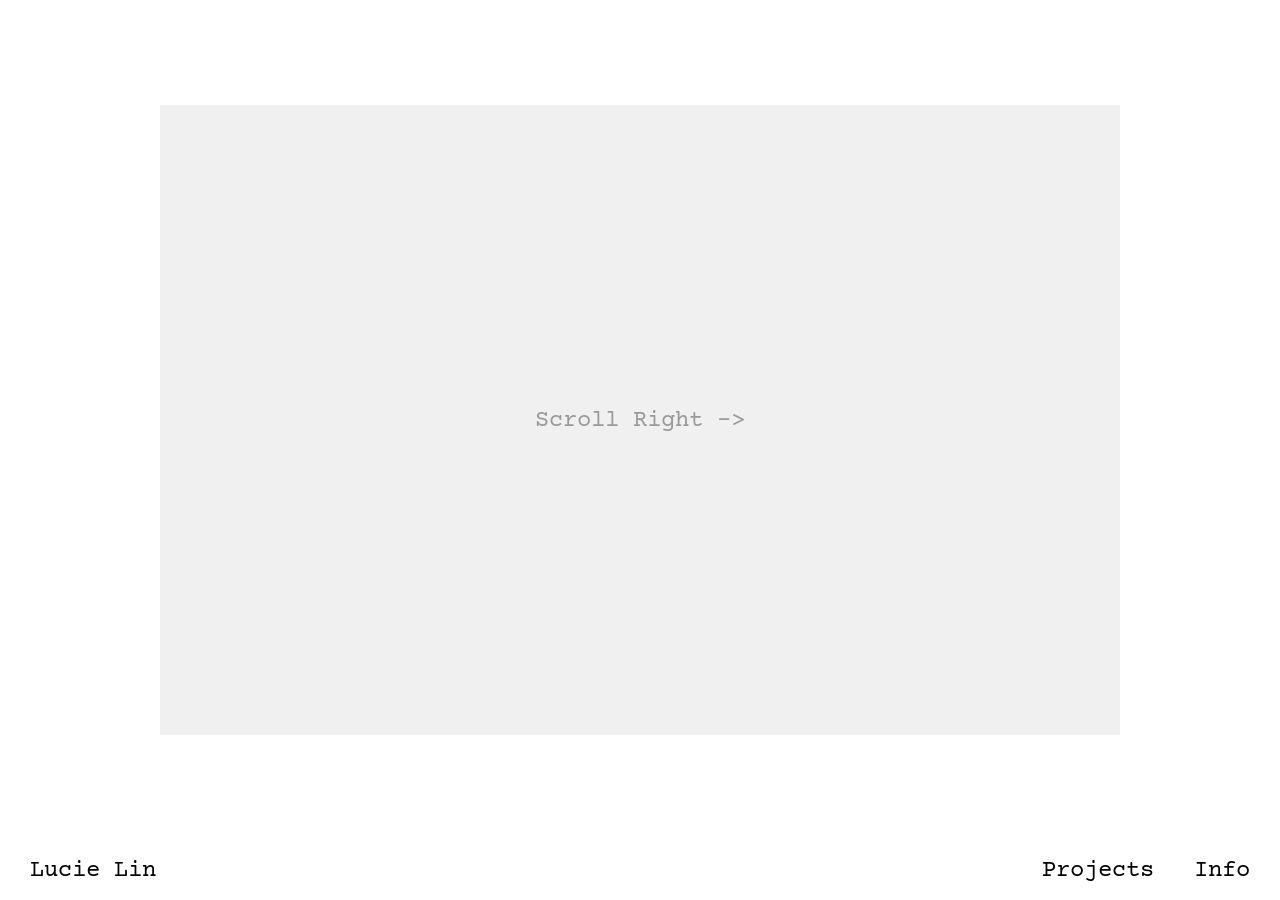
==== index.html @ 725b9fb8 "ver01" ====
<!DOCTYPE html>
<html lang="zh-TW">
<head>
    <meta charset="UTF-8">
    <meta name="viewport" content="width=device-width, initial-scale=1.0">
    <title>Lucie Lin</title>
    
    <link rel="preconnect" href="https://fonts.googleapis.com">
    <link rel="preconnect" href="https://fonts.gstatic.com" crossorigin>
    <link href="https://fonts.googleapis.com/css2?family=Courier+Prime:ital,wght@0,400;0,700;1,400;1,700&display=swap" rel="stylesheet">
    <link rel="stylesheet" href="css/style.css">
</head>
<body>

    <!-- 1. 橫向作品畫廊 -->
    <main class="gallery">
        <section class="slide">
            <div class="project-image">Scroll Right -></div>
        </section>
        <section class="slide">
            <div class="project-image">Project 2</div>
        </section>
        <section class="slide">
            <div class="project-image">Project 3</div>
        </section>
    </main>

    <!-- 2. 隱藏的資訊面板 (你最新修改的內容) -->
    <div id="info-panel" class="panel">
        <div class="info-wrapper">
            <header class="info-bio">
                <p>林宛昀 Lucie Lin is a Taiwanese visual designer based in Basel, Switzerland. Straddling between visual identities and collective initiatives, her design process explores the relationship between conceptual thinking and user experience.</p>
                <br>
                <p>Her practice is versatile, often incorporating elements of imperfection, resourcefulness, and collaborative play\(* ¨̮*)/\(*¨̮ *)/</p>
            </header>

            <div class="info-grid">
                <div class="col">
                    <div class="block">
                        <h4>CONTACT</h4>
                        <p><a href="mailto:wyunnlin@gmail.com">wyunnlin@gmail.com</a></p>
                        <p><a href="https://www.instagram.com/yunns.w" target="_blank" rel="noopener noreferrer">Instagram</a></p>
                    </div>
                    <div class="block">
                        <h4>IMPRINT</h4>
                        <p>© 2025 Lucie Lin</p>
                        <p>Last updated: May 2026</p>
                    </div>
                </div>

                <div class="col">
                    <div class="block">
                        <h4>EXPERIENCE</h4>
                        <p>2026 <a href="https://ensembale.ch/" target="_blank" rel="noopener noreferrer">Ensembâle_Sozialpreis Region Basel_Identity Design, Basel CH</a></p>
                        <p>2025 <a href="https://www.instagram.com/smallcameras.op" target="_blank" rel="noopener noreferrer">Small Cameras Operation_Art Collective, Basel CH</a></p>
                        <p>2024 <a href="https://www.tdri.org.tw/en" target="_blank" rel="noopener noreferrer">Taiwan Design Research Institute_Design Researcher, Taipei TW</a></p>
                        <p>2024 Taiwan Design Museum, Taipei TW</p>
                        <p>2024 Notjust Library, Taipei TW </p>
                        <p>2021 Printing Technology Research Institue_Design Asst, Kaohsiung TW</p>
                    </div>
                    <div class="block">
                        <h4>EDUCATION</h4>
                        <p>2024- HGK BASEL_MA Digital Communication Environments, Basel CH</p>
                        <p>2024 National Taiwan Normal University_Master of Design, Taipei TW</p>
                        <p>2023 Erasmus Semester at Basel Academy of Art and Design, Basel CH</p>
                    </div>
                </div>

                <div class="col">
                    <div class="block">
                        <h4>EVENTS & EXHIBITIONS (selected)</h4>
                        <p>2026 GRATIS LOVE, Basel CH</p>
                        <p><a href="https://www.instagram.com/p/DWJLjr3CPZp/?utm_source=ig_web_copy_link&igsh=MzRlODBiNWFlZA==" target="_blank" rel="noopener noreferrer">2026 Operation Mango(al) Frühlingsputz @Neues Kino, Basel CH</a></p>
                        <p>2026 Tacit Narratives_Archive+ Exhibition @DerTank, Basel CH</p>
                        <p>2025 VOLUMES Art Publishing Days, Zurich CH</p>
                        <p>2025 I Never Read, Art Book Fair, Basel CH</p>
                        <p>2024 Metamorphosis_Morrow in the Works, London UK</p>
                        <p>2023 Time Perception Solo Exhibition, Taipei TW</p>
                        <p>2021 Vision Get Wild Award Exhibition, Kaohsiung TW</p>
                    </div>
                    <div class="block">
                        <h4>GRANTS & AWARDS</h4>
                        <p><a href="https://www.dandad.org/work/new-blood-archive/credit-cookbook" target="_blank" rel="noopener noreferrer">2025 D&AD New Blood Awards_Graphite Pencil, London UK</a></p>
                        <p>2024-26 Ministry of Education Study Abroad Scholarship, TW</p>
                        <p>2022 Golden Pin Design Awards_Selected as a Finalist, Taipei TW</p>
                    </div>
                </div>
            </div>
        </div>
    </div>

  <!-- 3. 底部導覽列 -->
    <nav id="bottom-bar" class="bottom-bar">
        <div class="logo">
            <button class="nav-btn trigger-info">Lucie Lin</button>
        </div>
        
        <!-- 🔥 加上 class="nav-links" -->
        <div class="nav-links">
            <a href="projects.html" class="nav-btn">Projects</a>
            <button id="info-btn-text" class="nav-btn trigger-info">Info</button>
        </div>
    </nav>

    <!-- 引入 JavaScript -->
    <script src="js/script.js"></script>
</body>
</html>
---- css/style.css ----
/* --- 0. 基礎重置 --- */
        * {
            margin: 0;
            padding: 0;
            box-sizing: border-box;
        }
        body {
            font-family: 'Courier Prime', monospace;
            background-color: #fff;
            color: #000;
            
        }

        /* --- 1. 首頁橫向畫廊 --- */
        .gallery {
            display: flex;
            overflow-x: auto;
            overflow-y: hidden;
            height: 100vh;
            scroll-snap-type: x mandatory; 
            -ms-overflow-style: none;
            scrollbar-width: none;
        }
        .gallery::-webkit-scrollbar {
            display: none;
        }
        .slide {
            flex: 0 0 100vw; 
            scroll-snap-align: start; 
            display: flex;
            justify-content: center;
            align-items: center;
            padding-bottom: 60px; 
        }
        .project-image {
            width: 75vw;
            height: 70vh;
            background-color: #f0f0f0; 
            display: flex;
            justify-content: center;
            align-items: center;
            font-size: 1.5rem;
            color: #999;
            transition: transform 0.3s ease;
        }
        .project-image:hover {
            transform: scale(1.02); 
            cursor: pointer;
        }

        /* --- 2. 底部導覽列 (加入連動滑出動畫) --- */
        .bottom-bar {
            position: fixed;
            bottom: 0;
            left: 0;
            width: 100%;
            height: 60px;
            background-color: #fff;
            display: flex;
            justify-content: space-between;
            align-items: center;
            padding: 0 30px;
            z-index: 100; 
            /* 🔥 關鍵：加入跟 Info 面板一模一樣的滑順動畫 */
            transition: transform 0.6s cubic-bezier(0.16, 1, 0.3, 1);
        }
        
        /* 🔥 關鍵：當加上 active 時，往上移動 (螢幕高度 - 自身高度 60px) 到最頂端 */
        .bottom-bar.active {
            transform: translateY(calc(-100vh + 60px));
        }

        .logo {
            font-size: 24px;
        }
      .nav-btn {
    background: none;
    border: none;
    font-family: 'Courier Prime', monospace; 
    font-size: 24px;
    cursor: pointer;
    font-style: normal; /* 🔥 改成 normal 才正確喔！ */
    margin-left: 0;     /* 保持為 0，這樣 Logo 才不會跑掉 */
    text-decoration: none;
    color: #000;
}

/* --- 🔥 新增這段來控制 Projects 和 Info 的距離 --- */
.nav-links {
    display: flex;
    gap: 40px; /* 👈 這裡就是控制按鈕間距的魔法數字！隨便你調 (例如 20px, 40px, 60px) */
}
        .nav-btn:hover {
            opacity: 0.6;
        }

        /* --- 3. 隱藏的資訊面板 (修改初始位置) --- */
        .panel {
            position: fixed;
            /* 🔥 關鍵：預設藏在畫面正下方（螢幕高度 100vh 處） */
            top: 100vh; 
            left: 0;
            width: 100%;
            height: calc(100vh - 60px); 
            background-color: #fff;
            z-index: 90;
            /* 🔥 關鍵：與導覽列完全一致的動畫速度與曲線 */
            transition: transform 0.6s cubic-bezier(0.16, 1, 0.3, 1);
            overflow-y: auto; 
        }
        
        /* 🔥 關鍵：跟導覽列一起往上滑動同樣的距離 */
        .panel.active {
            transform: translateY(calc(-100vh + 60px));
        }

        /* --- 4. Info 內部文字排版 --- */
.info-wrapper {
    font-family: 'Courier Prime', monospace; 
    width: 100%;
    /* 左右 padding 與 bottom-bar 完全一致，達成完美左對齊 */
    padding: 80px 30px; 
    margin: 0 auto;
    
    /* 🔥 新增：將 wrapper 變成彈性盒子，並讓它至少佔滿整個面板的高度 */
    display: flex;
    flex-direction: column;
    min-height: 100%; 
}

.info-bio {
    max-width: 1000px;
    font-size: 20px;
    line-height: 1.4;
    margin-bottom: 80px; /* 這會變成與底部清單的「最小間距」 */
}

.info-grid {
    display: grid;
    /* 第一欄固定 300px，剩下的空間兩欄平分 (1fr 1fr) */
    grid-template-columns: 300px 1fr 1fr; 
    gap: 40px;
    margin-top: auto; 
}
        
        .block {
            margin-bottom: 40px;
        }
        
        .info-grid h4 {
            font-family: 'Courier Prime', monospace; 
            font-size: 12px;
            font-weight: bold; 
            text-transform: uppercase;
            letter-spacing: 0.5px;
            margin-bottom: 12px;
            color: #333;
        }
        
        .info-grid p, .info-grid a {
            font-size: 16px;
            line-height: 1.5;
            color: #000;
            text-decoration: none;
            margin-bottom: 4px;
        }
        
        .info-grid a:hover {
    text-decoration: none; /* 確保沒有底線 */
    font-style: italic;    /* 滑鼠游標移過去時變成斜體 */
}

        /* --- 手機版 RWD 適應 --- */
        @media (max-width: 768px) {
            .project-image { width: 90vw; }
            .info-wrapper { padding: 40px 20px; }
            .info-bio { font-size: 18px; margin-bottom: 40px; }
            .info-grid { grid-template-columns: 1fr; gap: 20px; } 
            .bottom-bar { padding: 0 20px; } /* 手機版導覽列與內文對齊 */
        }


        /* --- Projects 目錄頁樣式 --- */

/* 頂部導覽列 (目錄頁專用) */
.top-bar {
    position: fixed;
    top: 0;
    left: 0;
    width: 100%;
    height: 80px;
    display: flex;
    justify-content: space-between;
    align-items: center;
    padding: 0 30px;
    z-index: 100;
    background-color: #fff;
}

/* --- Projects 目錄頁樣式 (背景圖片 + 同行分類) --- */

/* 確保 body 背景透明，才看得到底層圖片 */
.projects-page {
    background-color: transparent;
}

/* --- 全域背景圖片層 (最底層) --- */
.bg-preview {
    position: fixed;
    top: 0;
    left: 0;
    width: 100vw;
    height: 100vh;
    z-index: -1; /* 🔥 退到所有文字和背景的最後面 */
    display: flex;
    justify-content: center;
    align-items: center;
    background-color: #fff; /* 預設白色背景 */
    pointer-events: none; /* 確保不阻擋滑鼠點擊 */
}

.bg-preview img {
    position: absolute;
    
    /* 🔥 關鍵修改：讓圖片自動抓取自己的原始長寬比例 */
    width: auto;      
    height: auto;     
    
    /* 🔥 設定最大界限，確保直式或橫式圖片都不會大到衝出螢幕 */
    max-width: 65vw;  /* 最大寬度不超過螢幕寬度的 65% */
    max-height: 80vh; /* 最大高度不超過螢幕高度的 80% */
    
    /* 確保內容以完整包含的方式顯示 */
    object-fit: contain; 
    
    opacity: 0; 
    transition: opacity 0.5s ease; 
}

.bg-preview img.show {
    opacity: 1; /* JS 觸發顯示 */
}

/* 頂部導覽列 (目錄頁專用) */
.top-bar {
    position: fixed;
    top: 0;
    left: 0;
    width: 100%;
    height: 80px;
    display: flex;
    justify-content: space-between;
    align-items: center;
    padding: 0 30px;
    z-index: 100;
    /* 背景透明，這樣圖片如果在頂部也能透出來 */
    background-color: transparent; 
}

/* 主體：列表區塊 */
.projects-directory {
    padding: 120px 30px 40px 30px; 
    height: 100vh;
    overflow-y: auto;
}

.project-list {
    list-style: none;
    width: 100%;
}

/* --- 每一列的設定 --- */
.project-item {
    position: relative;
    display: flex;
    justify-content: space-between; /*  讓左邊(標題)和右邊(分類)自動推到畫面兩側 */
    align-items: baseline; /* 讓左右兩邊的文字底線切齊 */
    font-size: 32px;
    padding: 10px 0;
    cursor: pointer;
}
/* 🔥 關鍵 ：新增這個隱形連結的樣式 */
.full-link {
    position: absolute;
    top: 0;
    left: 0;
    width: 100%;
    height: 100%;
    z-index: 10; /* 確保它浮在最上層，蓋住文字，這樣滑鼠點擊才會觸發 */
}

/* 左側：年份與標題 */
.item-left {
    display: flex;
    align-items: baseline;
    gap: 40px; /* 年份與標題的間距 */
}
.item-left .year {
    flex: 0 0 80px; /* 固定年份寬度，確保標題對齊 */
}

/* 右側：分類 */
.item-right .category {
    font-style: italic;
    opacity: 0; /* 預設隱藏分類 */
   
}

/* --- 滑鼠懸停效果 --- */
.project-item:hover .item-left { font-style: italic; }
.project-item:hover .item-right .category { opacity: 1; } /* 顯示該列的分類 */


/* 手機版適應 */
@media (max-width: 768px) {
    .bg-preview img { display: none; } /* 手機隱藏背景大圖 */
    .item-right .category { opacity: 1; font-size: 16px; } /* 手機直接顯示分類 */
}

/* =========================================
   單一作品詳細頁 (Project Detail Page) 
   ========================================= */

.project-detail-page {
    background-color: #fff;
    /* 🔥 關鍵：底部預留 60px 空間，這樣滑到底部的黑色條才不會被導覽列蓋住 */
    padding-bottom: 60px; 
    overflow-x: hidden; 
}

/* 1. 左上角固定標題 */
.project-header {
    position: fixed;
    top: 30px;
    left: 30px;
    z-index: 90;
}
.project-header h1 {
    font-size: 20px;
    font-weight: normal;
    margin: 0;
}

/* 2. 中間滾動內容區 */
.project-content {
    display: flex;
    flex-direction: column;
    align-items: center; /* 讓圖片在畫面置中 */
    padding-top: 60px;  /* 避開上方的固定標題 */
}

/* 內容區的圖片容器 */
.content-block {
    margin-bottom:80px; /* 圖片與圖片之間的大量留白 */
    width: 100%;
    display: flex;
    justify-content: center;
    gap: 20px;
    flex-wrap: wrap;
}

/* --- 所有作品圖片的通用設定 --- */
.content-block img {
    /* 1. 讓圖片根據原始比例縮放，不變形 */
    width: auto;
    height: auto;

    /* 2. 限制寬度：不超過螢幕寬度的 85% (可依喜好調整) */
    max-width: 85vw;

    /* 3. 限制高度：不超過螢幕高度的 80% (這能防止直式圖片過長) */
    max-height: 80vh;

    /* 4. 確保圖片是以完整、不裁切的方式呈現 */
    object-fit: contain;

    /* 移除圖片下方的微小間隙 */
    display: block;
}

/* 3. 滑到底部的黑底控制列 */
.project-footer {
    width: 100%;
    background-color: #000;
    display: flex;
    justify-content: space-between;
    align-items: center;
    padding: 15px 30px;
    /* margin-top: auto 確保它在內容的最下面 */
}

.project-footer a {
    color: #fff;
    text-decoration: none;
    font-size: 24px;
    transition: opacity 0.3s ease;
}

.project-footer a:hover {
    opacity: 0.6;
    font-style: italic;
}

/* 手機版適應 */
@media (max-width: 768px) {
    .content-block img { max-width: 90vw; }
    .project-header { top: 20px; left: 20px; }
}

/* =========================================
   單一作品詳細頁：首圖與箭頭設計
   ========================================= */

/* 讓錨點滑動時像奶油一樣滑順 (不需寫 JS，原生 CSS 就能做到！) */
html {
    scroll-behavior: smooth;
}

/* --- 第一張圖的首圖區塊 (優化高度與箭頭可見度) --- */
.first-block {
    position: relative; 
    /* 確保整個區塊至少等於視窗高度，扣掉底部導覽列 */
    min-height: calc(100vh - 60px); 
    display: flex;
    flex-direction: column;
    justify-content: center; /* 圖片垂直置中 */
    align-items: center;
    
    /* 🔥 增加底部間距，把整個內容（含箭頭）往上提 */
    padding-top: 60px;
    padding-bottom: 120px; 
    margin-bottom: 50px;
}

.first-block img {
    width: 75vw; 
    max-width: 1400px;
    height: auto; 
    
    /* 🔥 關鍵：稍微縮小圖片的最大高度限制 (從 80vh 改為 65vh) */
    /* 這樣能保證在筆電螢幕上，圖片下方一定有空間留給箭頭 */
    max-height: 75vh; 
    
    object-fit: contain; 
}

/* --- 箭頭微調 --- */
.scroll-down-arrow {
    position: relative; 
    /* 🔥 縮小圖片與箭頭的間距，確保它們在同一個視線範圍內 */
    margin-top: 30px; 
    
    display: flex;
    justify-content: center;
    align-items: center;
    cursor: pointer;
    transition: opacity 0.3s ease, transform 0.3s ease;
}

.scroll-down-arrow svg {
    /* 如果覺得箭頭太小被忽視，可以稍微加大 */
    width: 32px;
    height: 32px;
    stroke: #000;
}

.scroll-down-arrow:hover {
    opacity: 0.5;
    /* 因為現在沒有 transform: translateX(-50%) 了，直接位移即可 */
    transform: translateY(5px); 
}

/* =========================================
   作品詳細頁：文字說明區塊 (INFO)
   ========================================= */

.project-description {
    /* 🔥 新增這行：告訴瀏覽器在滾動到這裡時，上方要預留 120px 的安全距離 */
    scroll-margin-top: 120px; 

    max-width: 800px; 
    margin: 0 auto 150px auto; 
    padding: 0 30px;
    text-align: center; 
    font-size: 16px;
    line-height: 1.6; 
}

/* 針對段落的間距微調 */
.project-description p {
    margin-bottom: 25px;
}

/* 標題 (INFO) */
.project-description .info-title {
    margin-bottom: 20px;
    font-style: normal;
}

/* 連結區塊 */
.project-description .info-links {
    margin-top: 40px;
    margin-bottom: 40px;
}

.project-description .info-links a {
    color: #000;
    text-decoration: none;
    display: inline-block;
    margin-bottom: 15px;
    transition: opacity 0.3s ease, font-style 0.3s ease;
}

.project-description .info-links a:hover {
    opacity: 0.6;
    font-style: italic; /* 滑鼠移過去變斜體，延續你網站的設計語彙 */
}

/* 底部小註解 */
.project-description .footnote {
    font-size: 16px;
    color: #666;
    margin-top: 20px;
}

/* 手機版微調 */
@media (max-width: 768px) {
    .project-description {
        font-size: 14px;
        margin-bottom: 100px;
    }
}
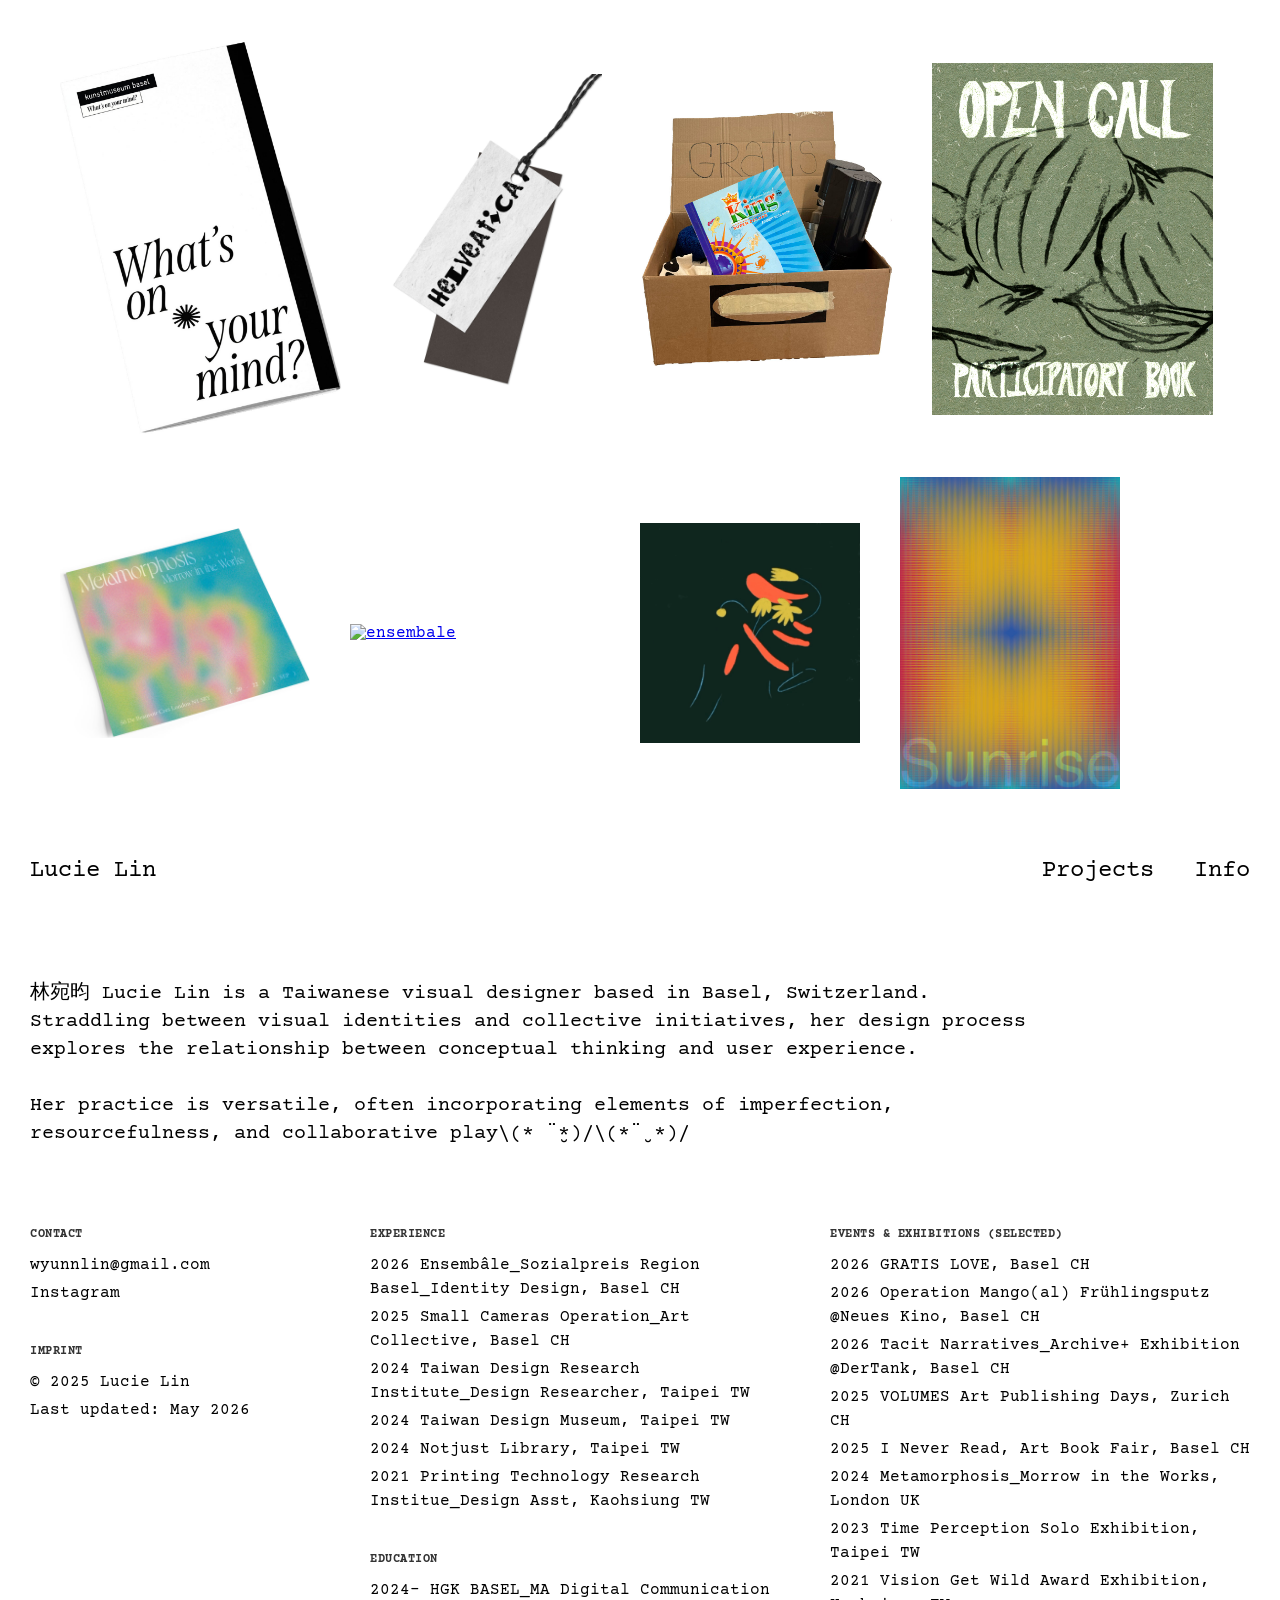
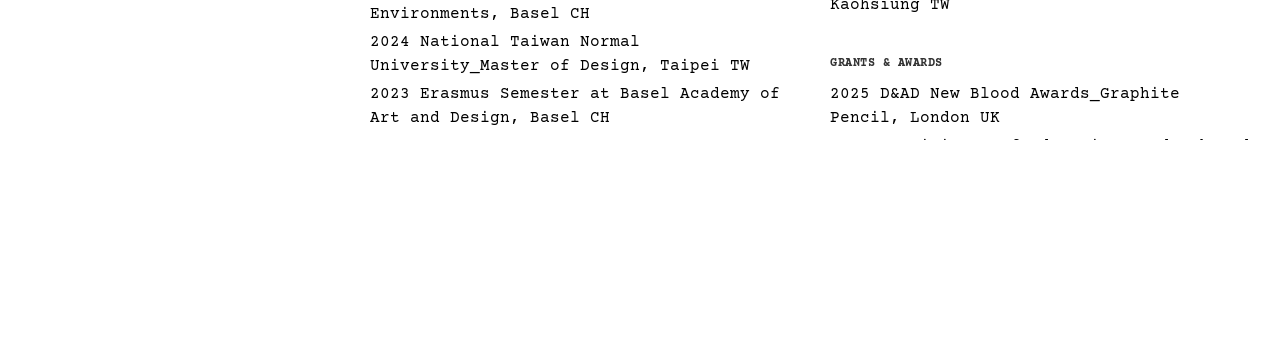
==== commit 2ec26de9: "ver3" ====
--- a/index.html
+++ b/index.html
@@ -3,7 +3,7 @@
 <head>
     <meta charset="UTF-8">
     <meta name="viewport" content="width=device-width, initial-scale=1.0">
-    <title>Lucie Lin</title>
+    <title>lucie lin // 2026 portfolio</title>
     
     <link rel="preconnect" href="https://fonts.googleapis.com">
     <link rel="preconnect" href="https://fonts.gstatic.com" crossorigin>
@@ -12,18 +12,10 @@
 </head>
 <body>
 
-    <!-- 1. 橫向作品畫廊 -->
-    <main class="gallery">
-        <section class="slide">
-            <div class="project-image">Scroll Right -></div>
-        </section>
-        <section class="slide">
-            <div class="project-image">Project 2</div>
-        </section>
-        <section class="slide">
-            <div class="project-image">Project 3</div>
-        </section>
-    </main>
+    <!-- 作品畫廊 -->
+<main class="thumbnail-grid">
+<main id="thumbnail-grid" class="thumbnail-grid">
+</main>
 
     <!-- 2. 隱藏的資訊面板 (你最新修改的內容) -->
     <div id="info-panel" class="panel">
--- a/css/style.css
+++ b/css/style.css
@@ -220,19 +220,16 @@
 }
 
 .bg-preview img {
-    position: absolute;
-    
-    /* 🔥 關鍵修改：讓圖片自動抓取自己的原始長寬比例 */
-    width: auto;      
-    height: auto;     
-    
-    /* 🔥 設定最大界限，確保直式或橫式圖片都不會大到衝出螢幕 */
-    max-width: 65vw;  /* 最大寬度不超過螢幕寬度的 65% */
-    max-height: 80vh; /* 最大高度不超過螢幕高度的 80% */
-    
-    /* 確保內容以完整包含的方式顯示 */
-    object-fit: contain; 
-    
+   position: absolute;
+    
+    /* 1. 設定固定的寬度基準 */
+    width: 35vw;       
+    min-width: 300px;  /* 確保螢幕縮小也不會太小 */
+    max-width: 500px;  /* 確保大螢幕不會過度放大 */
+    
+    
+    /* 3. 🔥 關鍵：使用 cover 確保圖片填滿這個固定框框，不會被壓扁或拉長 */
+    object-fit: cover; 
     opacity: 0; 
     transition: opacity 0.5s ease; 
 }
@@ -278,6 +275,7 @@
     font-size: 32px;
     padding: 10px 0;
     cursor: pointer;
+    
 }
 /* 🔥 關鍵 ：新增這個隱形連結的樣式 */
 .full-link {
@@ -523,6 +521,84 @@
     margin-top: 20px;
 }
 
+/* =========================================
+   首頁：隨機縮圖瀑布流 (Masonry Grid)
+   ========================================= */
+
+/* =========================================
+   首頁：編輯式隨機網格 (Editorial Grid)
+   ========================================= */
+
+.thumbnail-grid {
+    /* 使用 Flexbox 允許圖片自動換行、置中並錯落排列 */
+    display: flex;
+    flex-wrap: wrap;
+    justify-content: flex-start; /* 讓圖片集中在畫面中間散開 */
+    align-items: center;     /* 垂直方向也隨機置中對齊 */
+    
+    /* 🔥 關鍵：加大圖片之間的縫隙，創造極簡的呼吸感 */
+    gap: 40px 40px; /* 上下間距 80px，左右間距 60px */
+    
+    padding: 20px 30px 120px 30px; 
+    width: 100%;
+    max-width: 1800px;
+    margin: 0 auto;
+}
+
+/* 圖片容器的基礎設定 */
+.thumb-item {
+    display: block;
+    cursor: pointer;
+    transition: opacity 0.3s ease, transform 0.3s ease;
+}
+
+.thumb-item:hover {
+    opacity: 0.6;
+}
+
+.thumb-item img {
+    width: 100%;
+    height: auto;
+    display: block;
+}
+
+
+/* =========================================
+   🔥 準備給 JS 隨機抽取的尺寸階級 (微妙變化版)
+   ========================================= */
+
+/* 偏小一點的中圖 */
+.size-s { 
+    width: 16vw; 
+    min-width: 220px; 
+    max-width: 250px; 
+}
+
+/* 基準中圖 */
+.size-m { 
+    width: 19vw; 
+    min-width: 250px;
+    max-width: 290px; 
+}
+
+/* 偏大一點的中圖 */
+.size-l { 
+    width: 22vw; 
+    min-width: 280px;
+    max-width: 330px; 
+}
+
+/* 手機版適應：全部變回單欄大圖 */
+@media (max-width: 768px) {
+    .thumbnail-grid {
+        gap: 60px;
+        padding: 100px 20px;
+    }
+    .size-s, .size-m, .size-l {
+        width: 100%;
+        max-width: none;
+    }
+}
 /* 手機版微調 */
 @media (max-width: 768px) {
     .project-description {
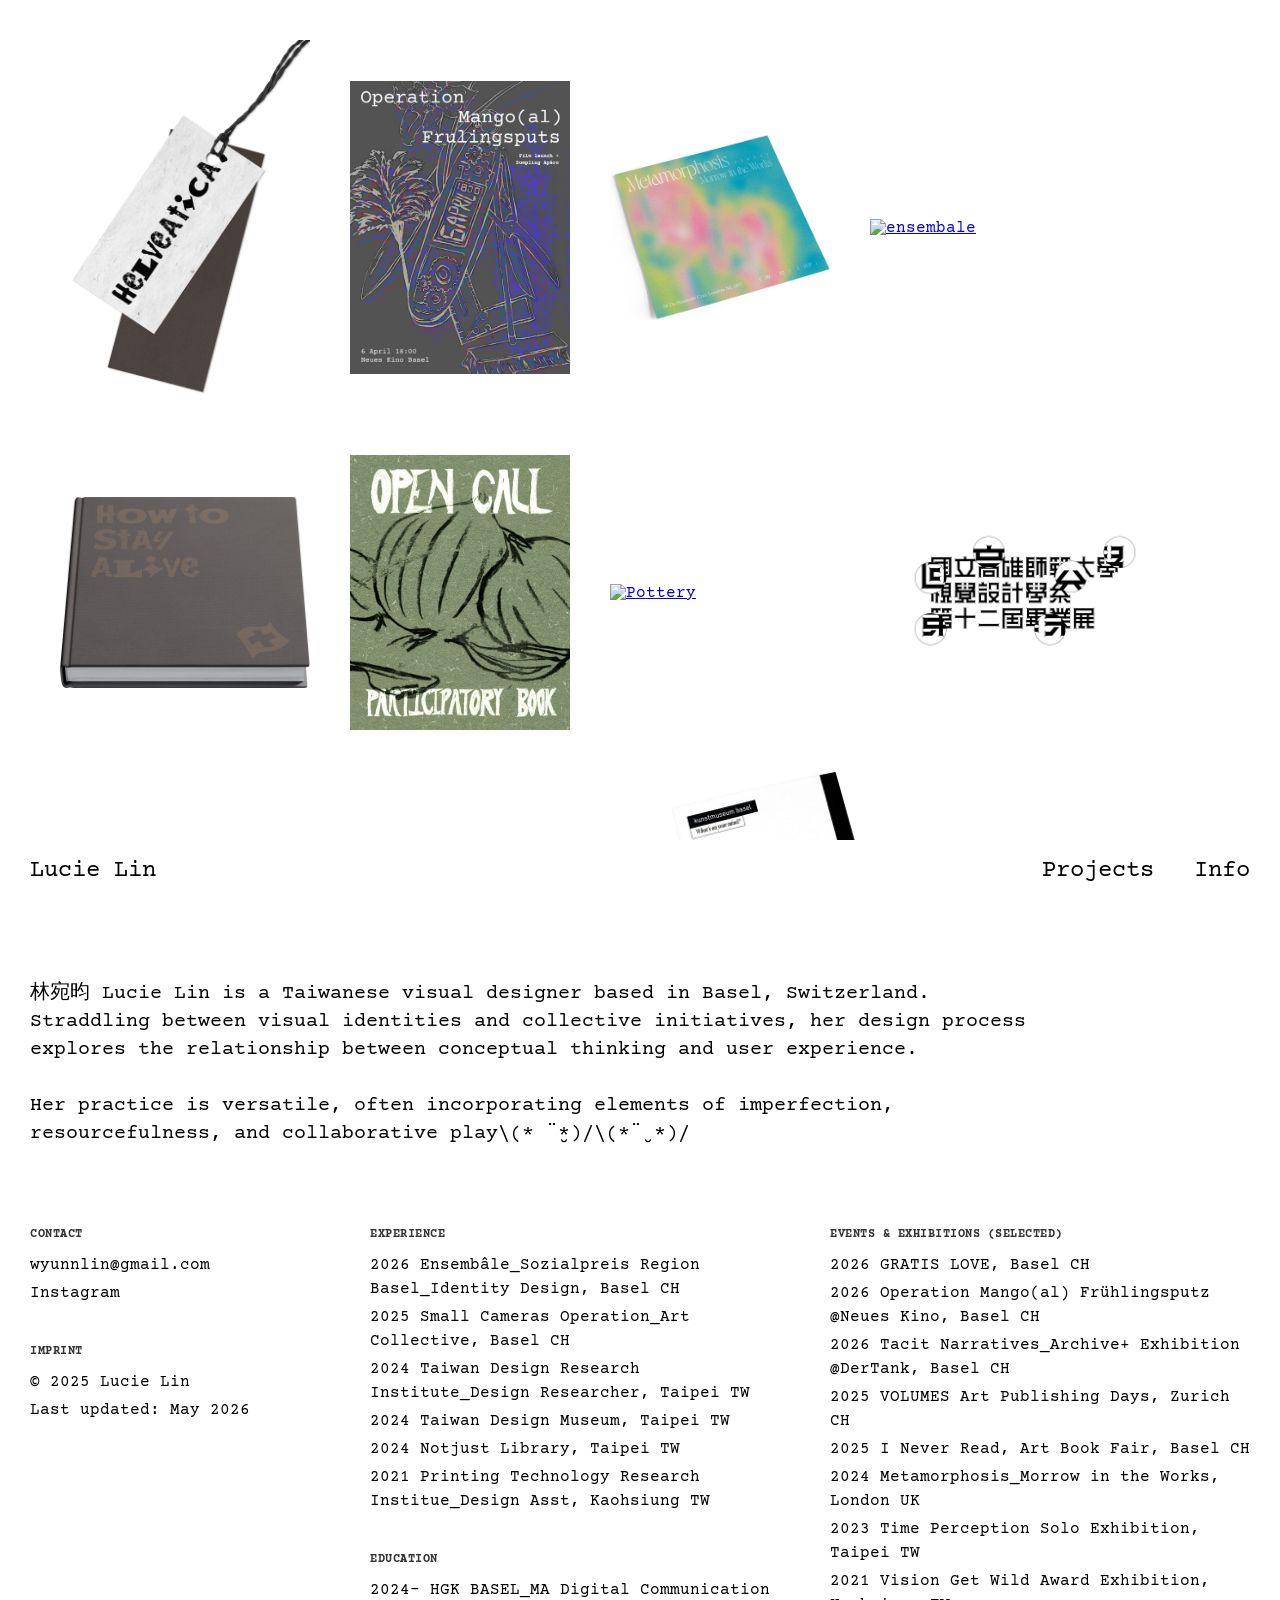
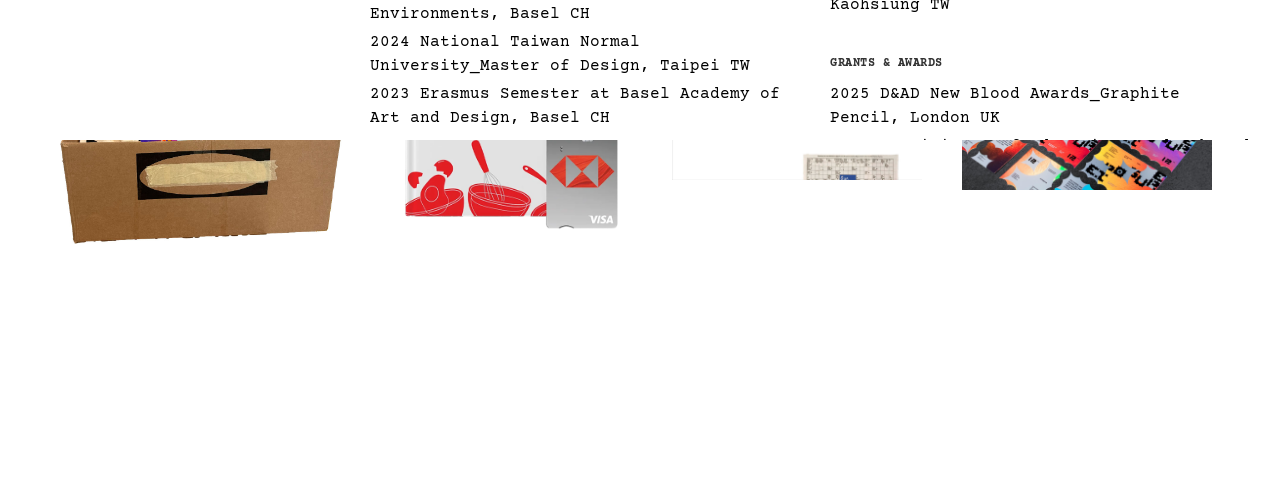
==== commit d2963254: "ver4" ====
--- a/index.html
+++ b/index.html
@@ -4,6 +4,7 @@
     <meta charset="UTF-8">
     <meta name="viewport" content="width=device-width, initial-scale=1.0">
     <title>lucie lin // 2026 portfolio</title>
+    <link rel="icon" type="image/png" href="assets/logo.png">
     
     <link rel="preconnect" href="https://fonts.googleapis.com">
     <link rel="preconnect" href="https://fonts.gstatic.com" crossorigin>
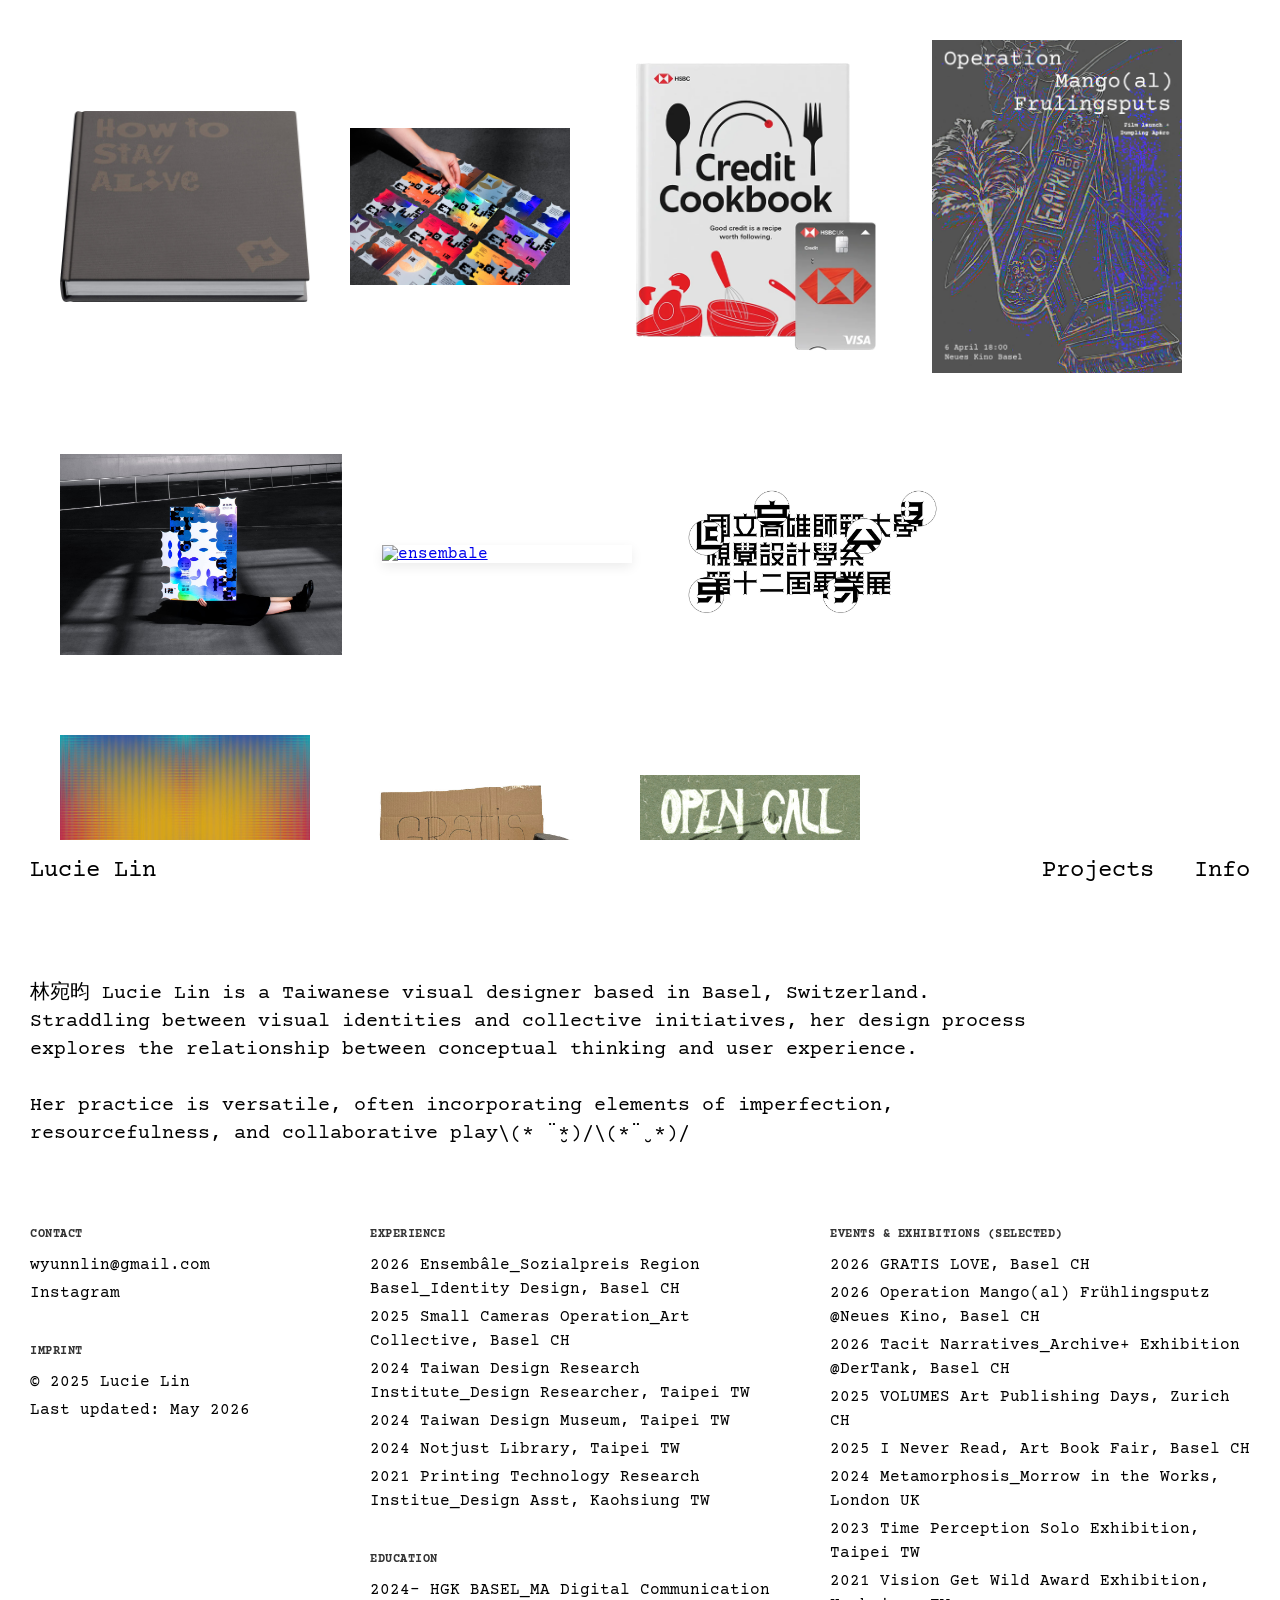
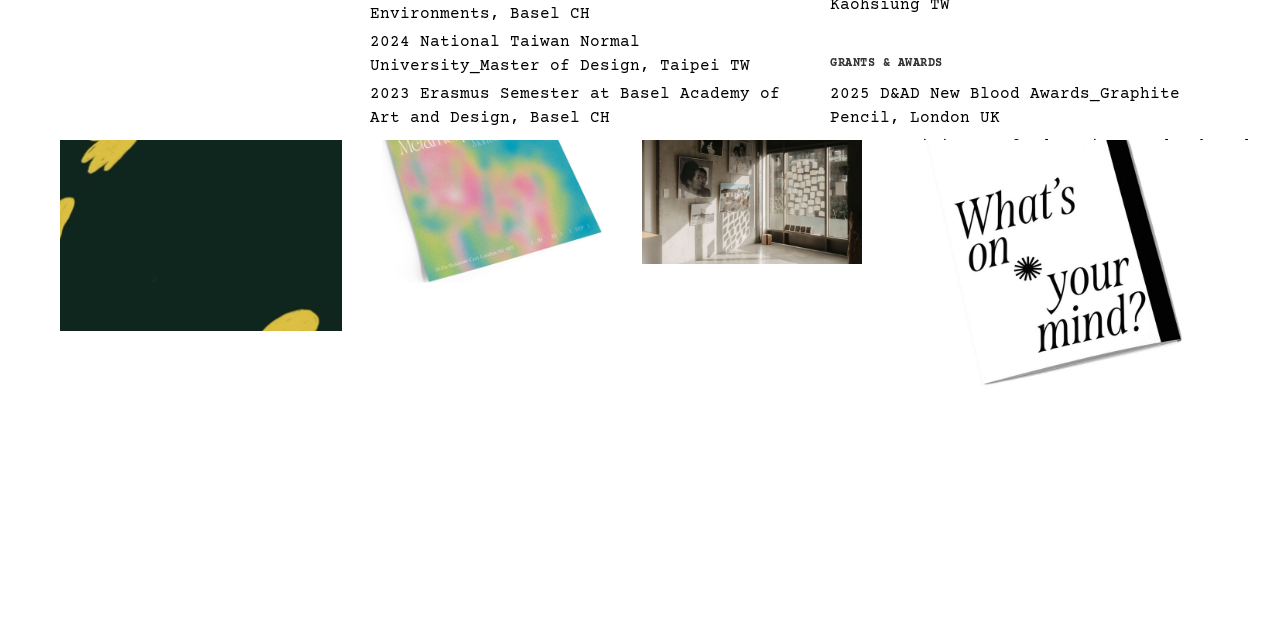
==== commit ff22c5d2: "ver5" ====
--- a/index.html
+++ b/index.html
@@ -10,6 +10,17 @@
     <link rel="preconnect" href="https://fonts.gstatic.com" crossorigin>
     <link href="https://fonts.googleapis.com/css2?family=Courier+Prime:ital,wght@0,400;0,700;1,400;1,700&display=swap" rel="stylesheet">
     <link rel="stylesheet" href="css/style.css">
+
+    <!-- Google tag (gtag.js) -->
+<script async src="https://www.googletagmanager.com/gtag/js?id=G-16CSNHBVQ2"></script>
+<script>
+  window.dataLayer = window.dataLayer || [];
+  function gtag(){dataLayer.push(arguments);}
+  gtag('js', new Date());
+
+  gtag('config', 'G-16CSNHBVQ2');
+</script>
+
 </head>
 <body>
 
--- a/css/style.css
+++ b/css/style.css
@@ -259,6 +259,8 @@
     padding: 120px 30px 40px 30px; 
     height: 100vh;
     overflow-y: auto;
+    position: relative; 
+    z-index: 10;
 }
 
 .project-list {
@@ -560,6 +562,15 @@
     width: 100%;
     height: auto;
     display: block;
+}
+
+/* 針對帶有 with-shadow 標記的 a 連結內的圖片加上陰影 */
+.thumb-item.with-shadow img {
+    /* 這裡設定一個非常淡且擴散的陰影 (X偏移0, Y偏移4px, 模糊度12px, 黑色透明度8%) */
+    box-shadow: 0 4px 12px rgba(0, 0, 0, 0.08); 
+    
+    /* (選擇性) 加一點點圓角會讓陰影看起來更精緻 */
+    /* border-radius: 4px; */
 }
 
 
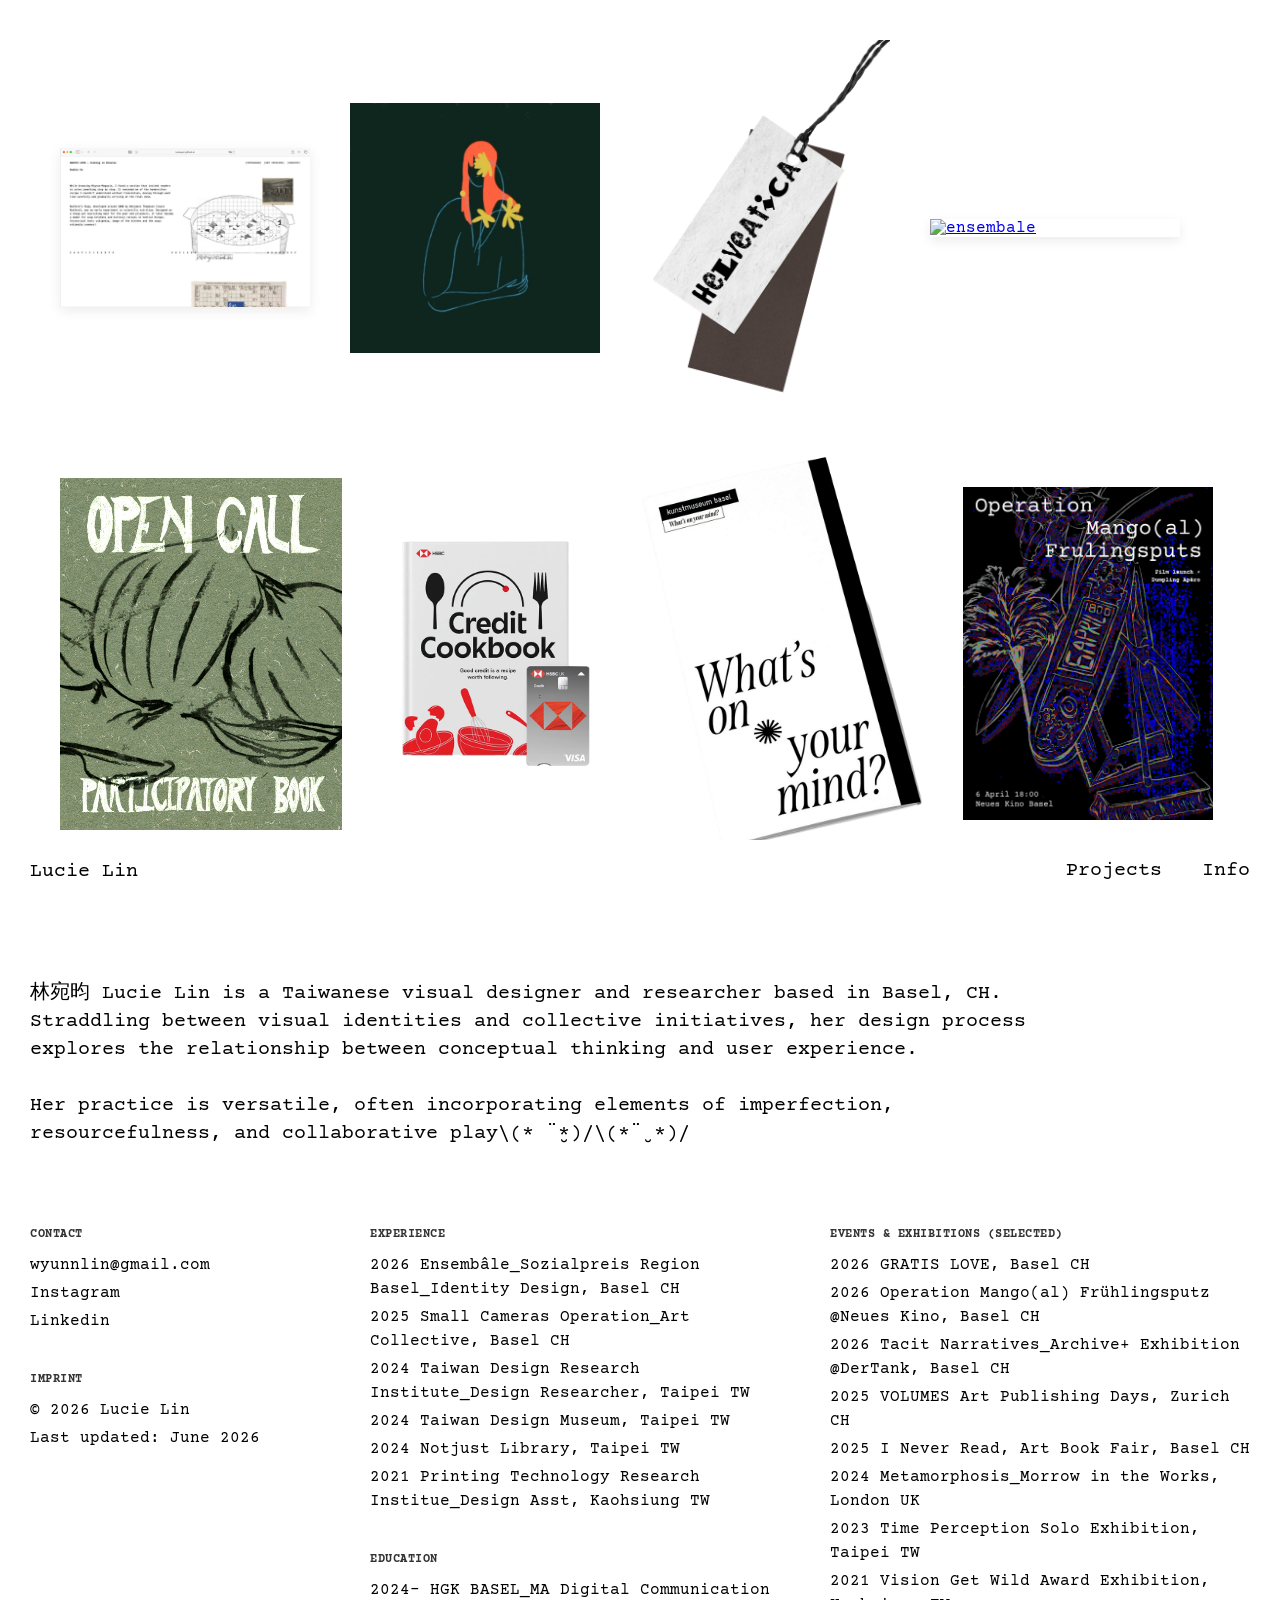
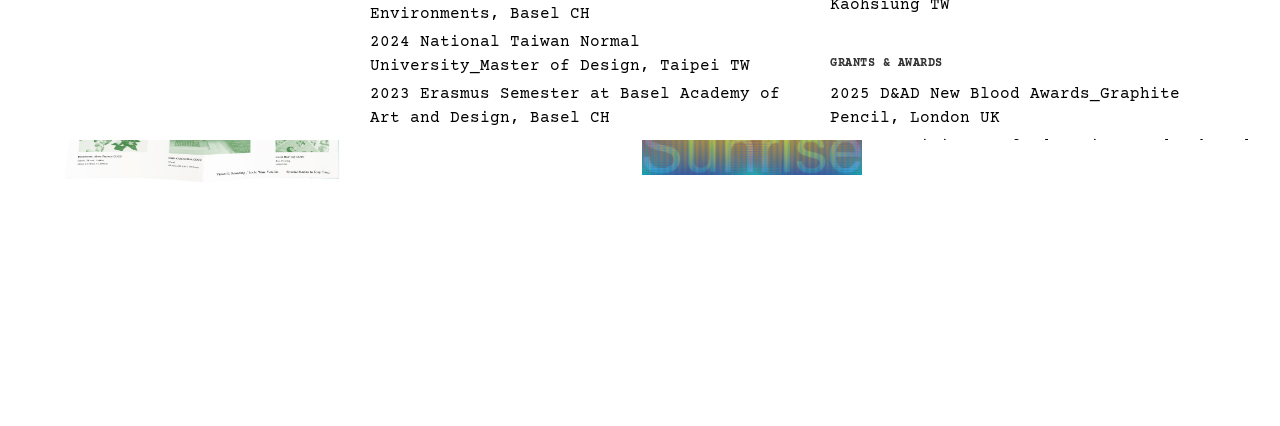
==== commit 391b4a0c: "“ver8”" ====
--- a/index.html
+++ b/index.html
@@ -33,7 +33,7 @@
     <div id="info-panel" class="panel">
         <div class="info-wrapper">
             <header class="info-bio">
-                <p>林宛昀 Lucie Lin is a Taiwanese visual designer based in Basel, Switzerland. Straddling between visual identities and collective initiatives, her design process explores the relationship between conceptual thinking and user experience.</p>
+                <p>林宛昀 Lucie Lin is a Taiwanese visual designer and researcher based in Basel, CH. Straddling between visual identities and collective initiatives, her design process explores the relationship between conceptual thinking and user experience.</p>
                 <br>
                 <p>Her practice is versatile, often incorporating elements of imperfection, resourcefulness, and collaborative play\(* ¨̮*)/\(*¨̮ *)/</p>
             </header>
@@ -44,11 +44,12 @@
                         <h4>CONTACT</h4>
                         <p><a href="mailto:wyunnlin@gmail.com">wyunnlin@gmail.com</a></p>
                         <p><a href="https://www.instagram.com/yunns.w" target="_blank" rel="noopener noreferrer">Instagram</a></p>
+                        <p><a href="https://www.linkedin.com/in/wan-yun-l-visualdesign" target="_blank" rel="noopener noreferrer">Linkedin</a></p>
                     </div>
                     <div class="block">
                         <h4>IMPRINT</h4>
-                        <p>© 2025 Lucie Lin</p>
-                        <p>Last updated: May 2026</p>
+                        <p>© 2026 Lucie Lin</p>
+                        <p>Last updated: June 2026</p>
                     </div>
                 </div>
 
--- a/css/style.css
+++ b/css/style.css
@@ -77,7 +77,7 @@
     background: none;
     border: none;
     font-family: 'Courier Prime', monospace; 
-    font-size: 24px;
+    font-size: 20px;
     cursor: pointer;
     font-style: normal; /* 🔥 改成 normal 才正確喔！ */
     margin-left: 0;     /* 保持為 0，這樣 Logo 才不會跑掉 */
@@ -320,7 +320,14 @@
 /* =========================================
    單一作品詳細頁 (Project Detail Page) 
    ========================================= */
-
+.cover-video {
+    width: 55%;
+    height: auto;
+    display: block;
+    border-radius: 8px;
+    box-shadow: 0px 8px 16px rgba(0, 0, 0, 0.15);
+    transition: box-shadow 0.3s ease, transform 0.3s ease;
+}
 .project-detail-page {
     background-color: #fff;
     /* 🔥 關鍵：底部預留 60px 空間，這樣滑到底部的黑色條才不會被導覽列蓋住 */
@@ -340,6 +347,17 @@
     font-weight: normal;
     margin: 0;
 }
+.project-header2 {
+    position: fixed;
+    top: 60px;
+    left: 30px;
+    z-index: 90;
+}
+.project-header2 h2 {
+    font-size: 13px;
+    font-weight: normal;
+    margin: 0;
+}
 
 /* 2. 中間滾動內容區 */
 .project-content {
@@ -392,7 +410,7 @@
 .project-footer a {
     color: #fff;
     text-decoration: none;
-    font-size: 24px;
+    font-size: 20px;
     transition: opacity 0.3s ease;
 }
 
@@ -427,7 +445,7 @@
     align-items: center;
     
     /* 🔥 增加底部間距，把整個內容（含箭頭）往上提 */
-    padding-top: 60px;
+    padding-top: 40px;
     padding-bottom: 120px; 
     margin-bottom: 50px;
 }
@@ -573,9 +591,64 @@
     /* border-radius: 4px; */
 }
 
+/* 針對帶有 has-shadow 的項目裡的圖片加陰影 */
+.has-shadow img {
+    border-radius: 8px;
+    /* 數值依序為：X軸位移、Y軸位移、模糊程度、顏色與透明度 */
+    box-shadow: 0px 8px 16px rgba(0, 0, 0, 0.15);
+}
+
+
+/* 1. 外層容器：負責把超出螢幕邊緣的文字隱藏起來 */
+.marquee-wrapper {
+    width: 100%;
+    overflow: hidden;      /* 隱藏超出範圍的內容 */
+    white-space: nowrap;   /* 強制文字永遠不換行 */
+    background-color: #ffffff; /* (選用) 背景色 */
+    color: #000000;           /* (選用) 文字顏色 */
+    padding: 24px 0;       /* 上下留白 */
+}
+
+/* 2. 移動軌道：套用動畫 */
+.marquee-track {
+    display: inline-block;
+    /* 動畫名稱 scroll，持續時間 25秒，linear 等速播放，infinite 無限循環 */
+    animation: scroll 25s linear infinite;
+}
+
+/* 當滑鼠移過去時暫停跑馬燈 (讓使用者看清楚字體細節) */
+.marquee-wrapper:hover .marquee-track {
+    animation-play-state: paused;
+}
+@font-face {
+    font-family: 'HelvEatica';
+    src: url("../assets/images/07_howtostayalive/HelvEatica-Regular.ttf") format('truetype');
+    font-weight: normal;
+    font-style: normal;
+    font-display: swap;
+}
+
+.marquee-text {
+    /* 🔥 換成你要展示的字體名稱 */
+    font-family: 'HelvEatica', sans-serif; 
+    font-size: 10rem;       /* 字體大小 */
+    padding-right: 50px;   /* 尾端留一點空白，才不會跟下一組文字黏在一起 */
+    display: inline-block;
+}
+
+/* 4. 定義動畫規則 */
+@keyframes scroll {
+    0% {
+        transform: translateX(0);
+    }
+    100% {
+        /* 因為有兩組文字，移動 -50% 剛好是完整播完第一組的時間點 */
+        transform: translateX(-50%);
+    }
+}
 
 /* =========================================
-   🔥 準備給 JS 隨機抽取的尺寸階級 (微妙變化版)
+   🔥 準備給 JS 隨機抽取的尺寸階級
    ========================================= */
 
 /* 偏小一點的中圖 */
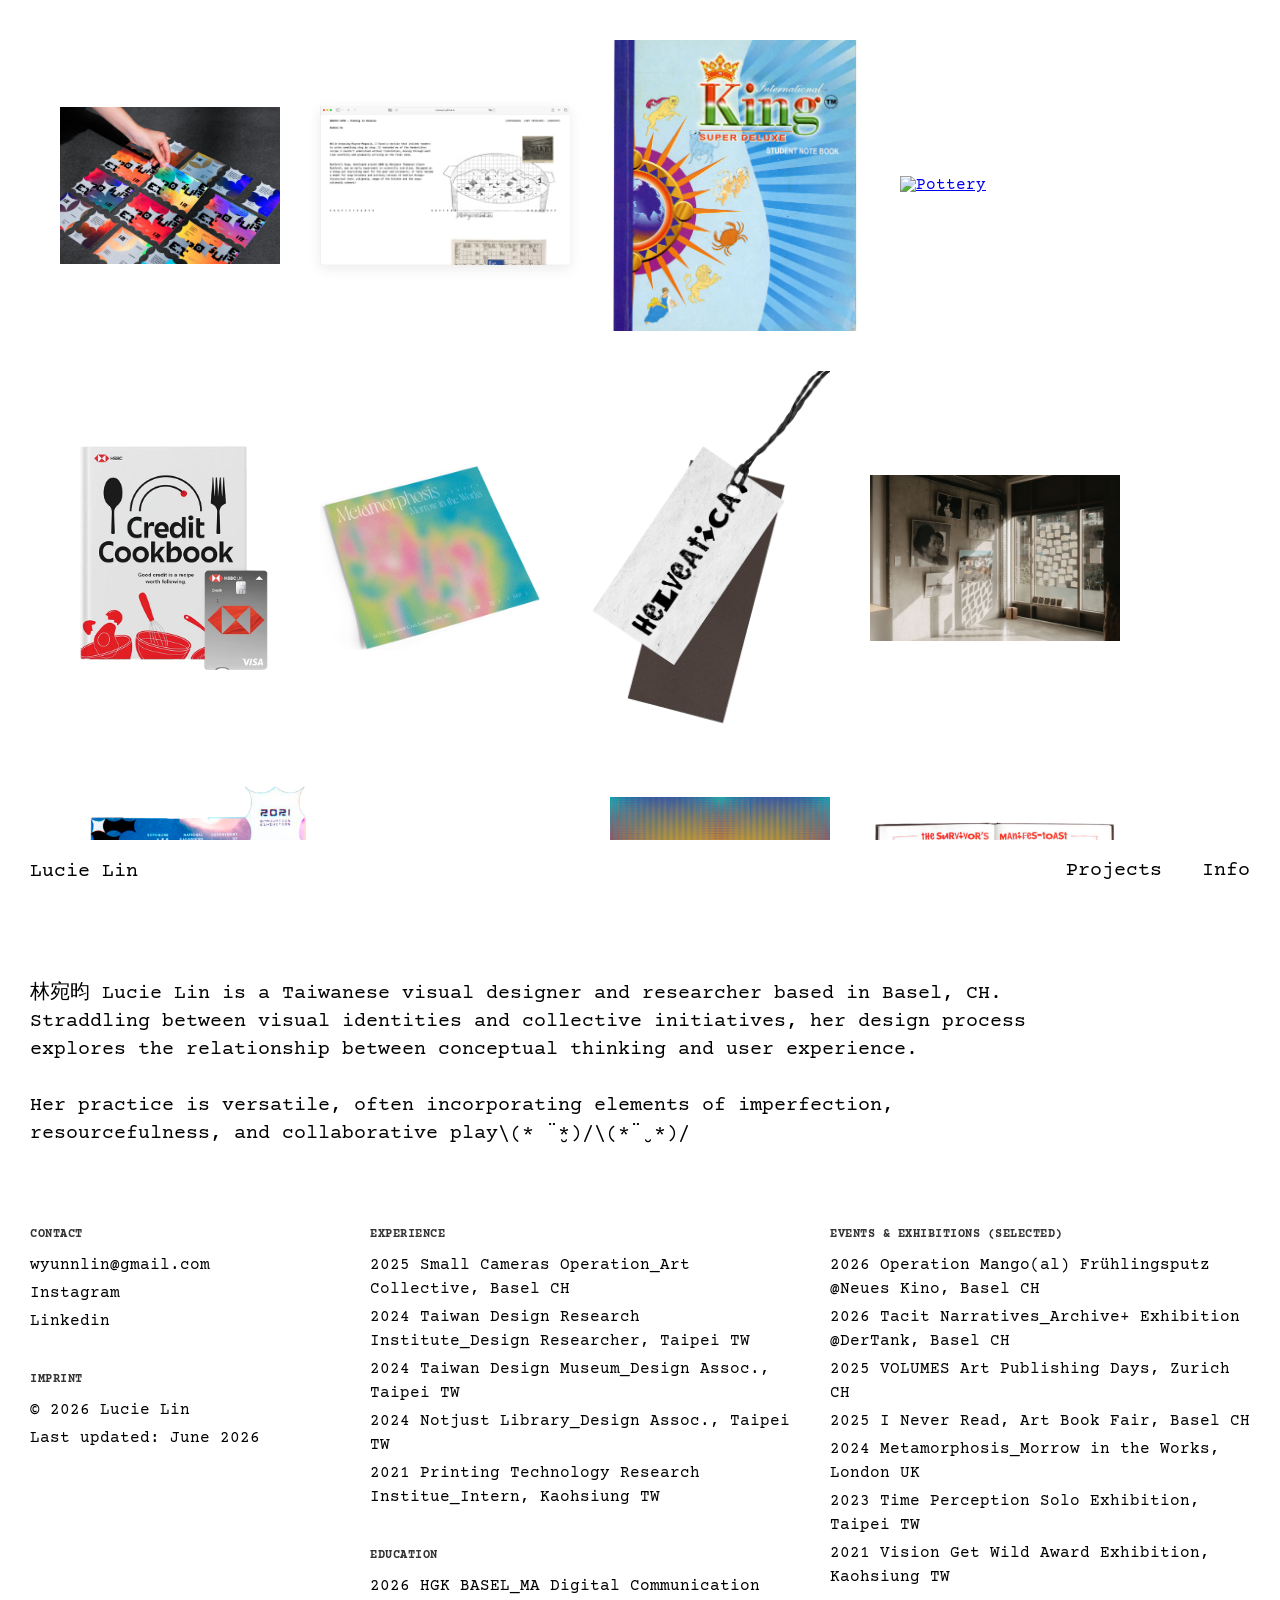
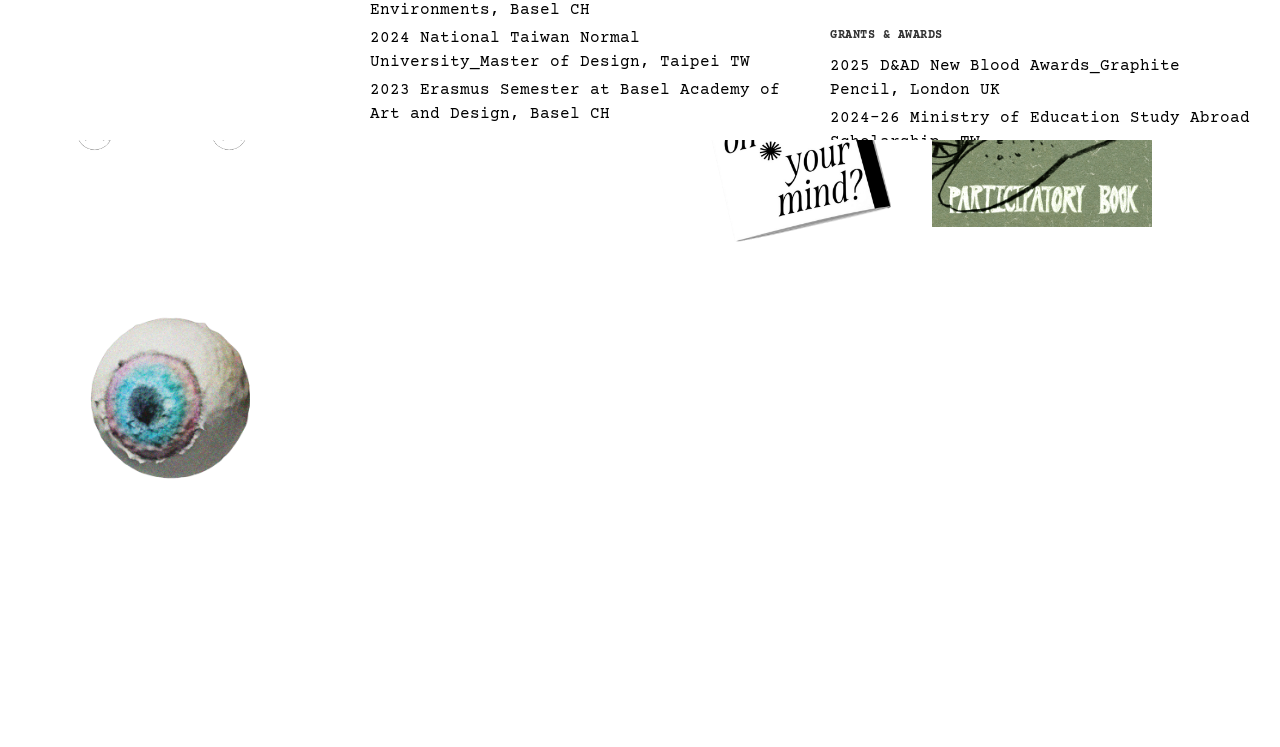
==== commit 74404fae: "“ver9”" ====
--- a/index.html
+++ b/index.html
@@ -56,16 +56,15 @@
                 <div class="col">
                     <div class="block">
                         <h4>EXPERIENCE</h4>
-                        <p>2026 <a href="https://ensembale.ch/" target="_blank" rel="noopener noreferrer">Ensembâle_Sozialpreis Region Basel_Identity Design, Basel CH</a></p>
                         <p>2025 <a href="https://www.instagram.com/smallcameras.op" target="_blank" rel="noopener noreferrer">Small Cameras Operation_Art Collective, Basel CH</a></p>
                         <p>2024 <a href="https://www.tdri.org.tw/en" target="_blank" rel="noopener noreferrer">Taiwan Design Research Institute_Design Researcher, Taipei TW</a></p>
-                        <p>2024 Taiwan Design Museum, Taipei TW</p>
-                        <p>2024 Notjust Library, Taipei TW </p>
-                        <p>2021 Printing Technology Research Institue_Design Asst, Kaohsiung TW</p>
+                        <p>2024 Taiwan Design Museum_Design Assoc., Taipei TW</p>
+                        <p>2024 Notjust Library_Design Assoc., Taipei TW </p>
+                        <p>2021 Printing Technology Research Institue_Intern, Kaohsiung TW</p>
                     </div>
                     <div class="block">
                         <h4>EDUCATION</h4>
-                        <p>2024- HGK BASEL_MA Digital Communication Environments, Basel CH</p>
+                        <p>2026 HGK BASEL_MA Digital Communication Environments, Basel CH</p>
                         <p>2024 National Taiwan Normal University_Master of Design, Taipei TW</p>
                         <p>2023 Erasmus Semester at Basel Academy of Art and Design, Basel CH</p>
                     </div>
@@ -74,7 +73,6 @@
                 <div class="col">
                     <div class="block">
                         <h4>EVENTS & EXHIBITIONS (selected)</h4>
-                        <p>2026 GRATIS LOVE, Basel CH</p>
                         <p><a href="https://www.instagram.com/p/DWJLjr3CPZp/?utm_source=ig_web_copy_link&igsh=MzRlODBiNWFlZA==" target="_blank" rel="noopener noreferrer">2026 Operation Mango(al) Frühlingsputz @Neues Kino, Basel CH</a></p>
                         <p>2026 Tacit Narratives_Archive+ Exhibition @DerTank, Basel CH</p>
                         <p>2025 VOLUMES Art Publishing Days, Zurich CH</p>
--- a/css/style.css
+++ b/css/style.css
@@ -199,6 +199,8 @@
 
 /* --- Projects 目錄頁樣式 (背景圖片 + 同行分類) --- */
 
+
+
 /* 確保 body 背景透明，才看得到底層圖片 */
 .projects-page {
     background-color: transparent;
@@ -221,13 +223,10 @@
 
 .bg-preview img {
    position: absolute;
-    
     /* 1. 設定固定的寬度基準 */
     width: 35vw;       
     min-width: 300px;  /* 確保螢幕縮小也不會太小 */
-    max-width: 500px;  /* 確保大螢幕不會過度放大 */
-    
-    
+    max-width: 500px;  /* 確保大螢幕不會過度放大 */  
     /* 3. 🔥 關鍵：使用 cover 確保圖片填滿這個固定框框，不會被壓扁或拉長 */
     object-fit: cover; 
     opacity: 0; 
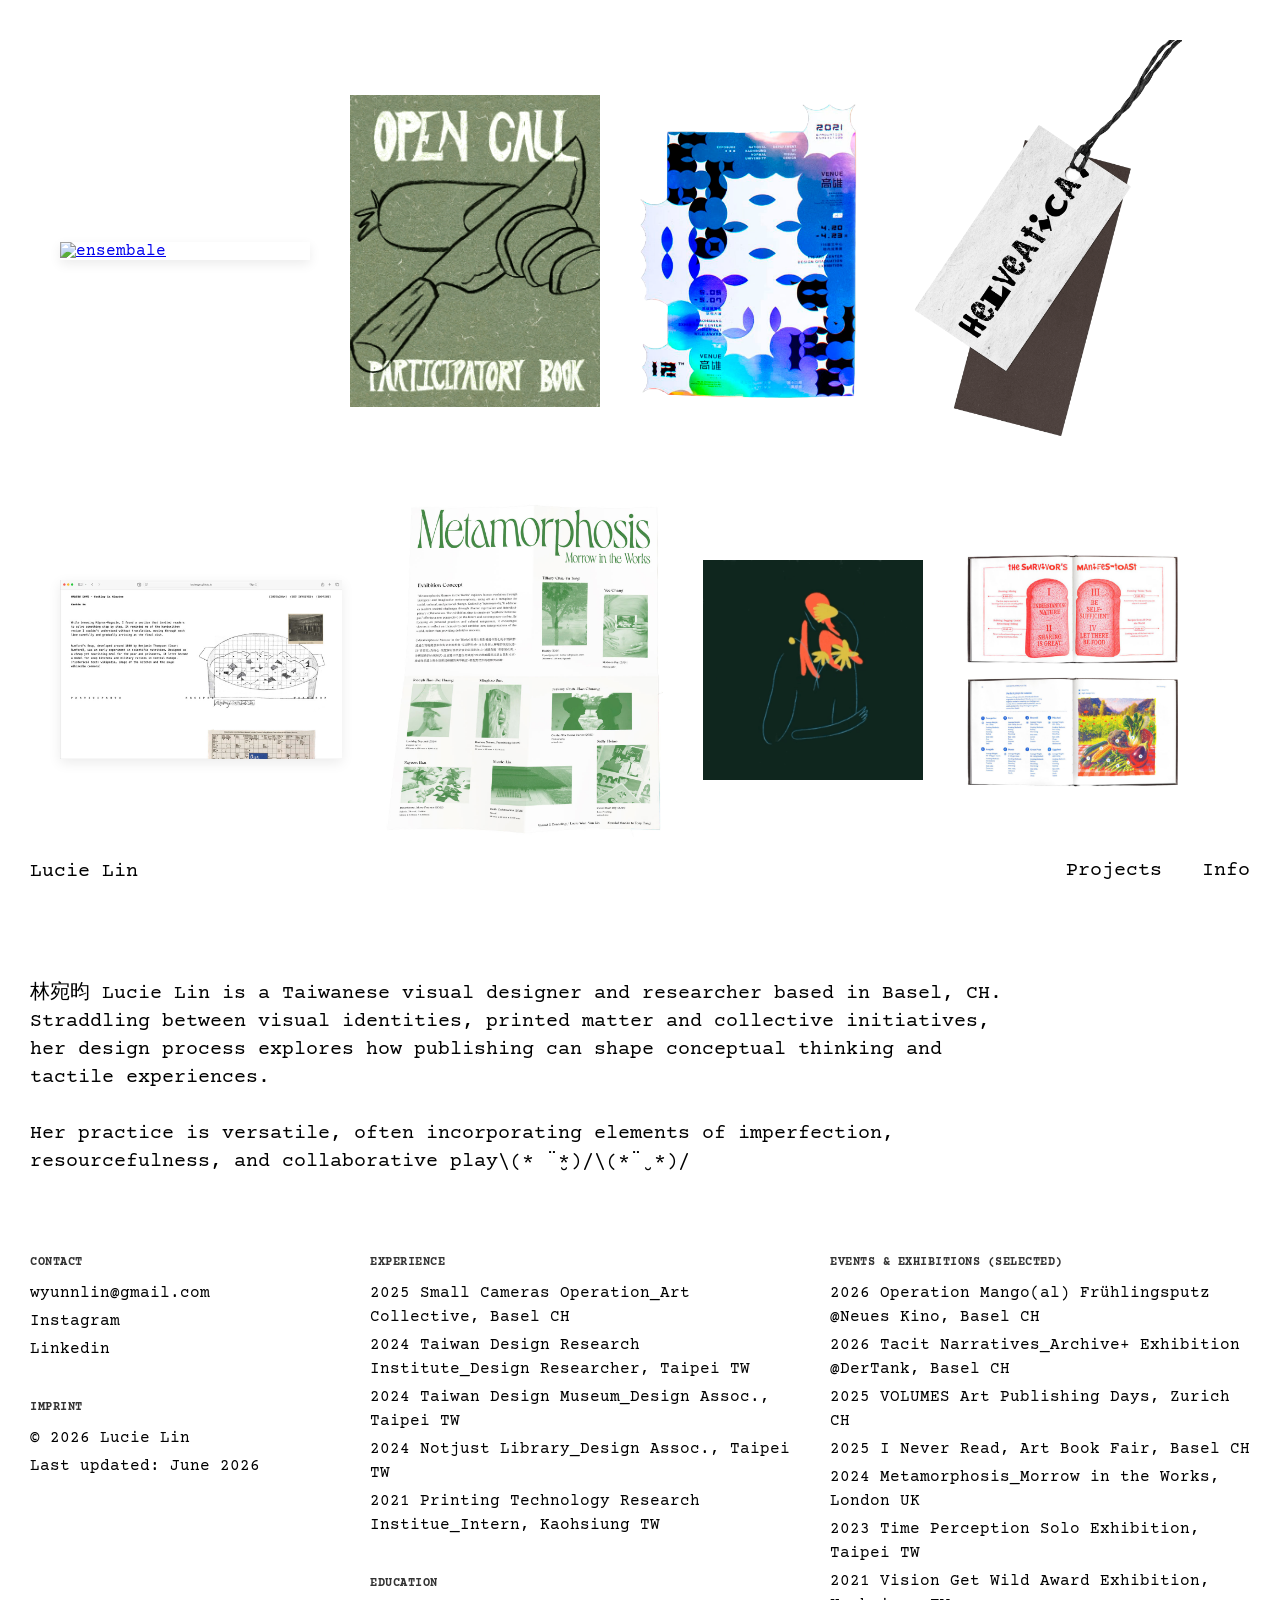
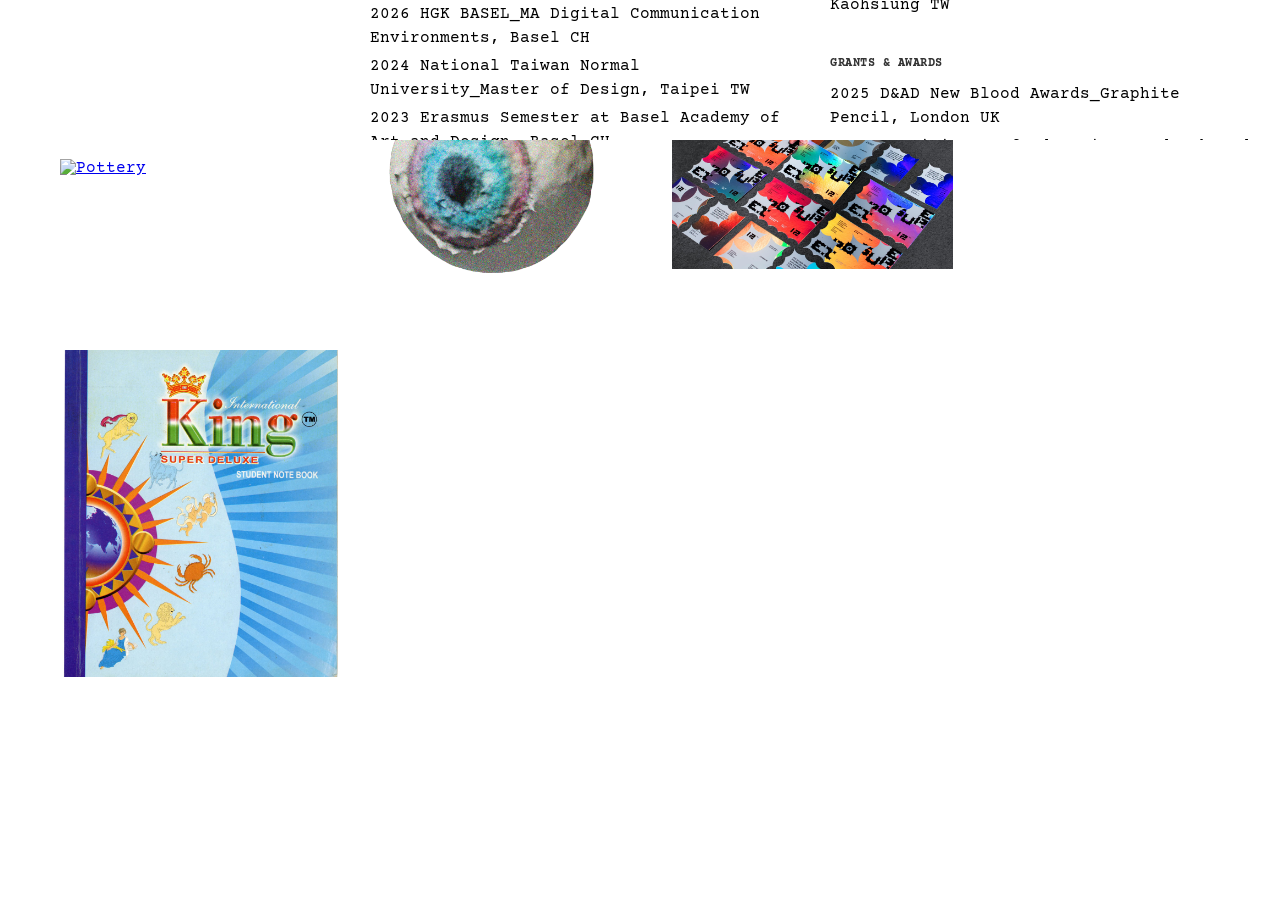
==== commit 76a5fa28: "“info”" ====
--- a/index.html
+++ b/index.html
@@ -33,7 +33,7 @@
     <div id="info-panel" class="panel">
         <div class="info-wrapper">
             <header class="info-bio">
-                <p>林宛昀 Lucie Lin is a Taiwanese visual designer and researcher based in Basel, CH. Straddling between visual identities and collective initiatives, her design process explores the relationship between conceptual thinking and user experience.</p>
+                <p>林宛昀 Lucie Lin is a Taiwanese visual designer and researcher based in Basel, CH. Straddling between visual identities, printed matter and collective initiatives, her design process explores how publishing can shape conceptual thinking and tactile experiences.</p>
                 <br>
                 <p>Her practice is versatile, often incorporating elements of imperfection, resourcefulness, and collaborative play\(* ¨̮*)/\(*¨̮ *)/</p>
             </header>
